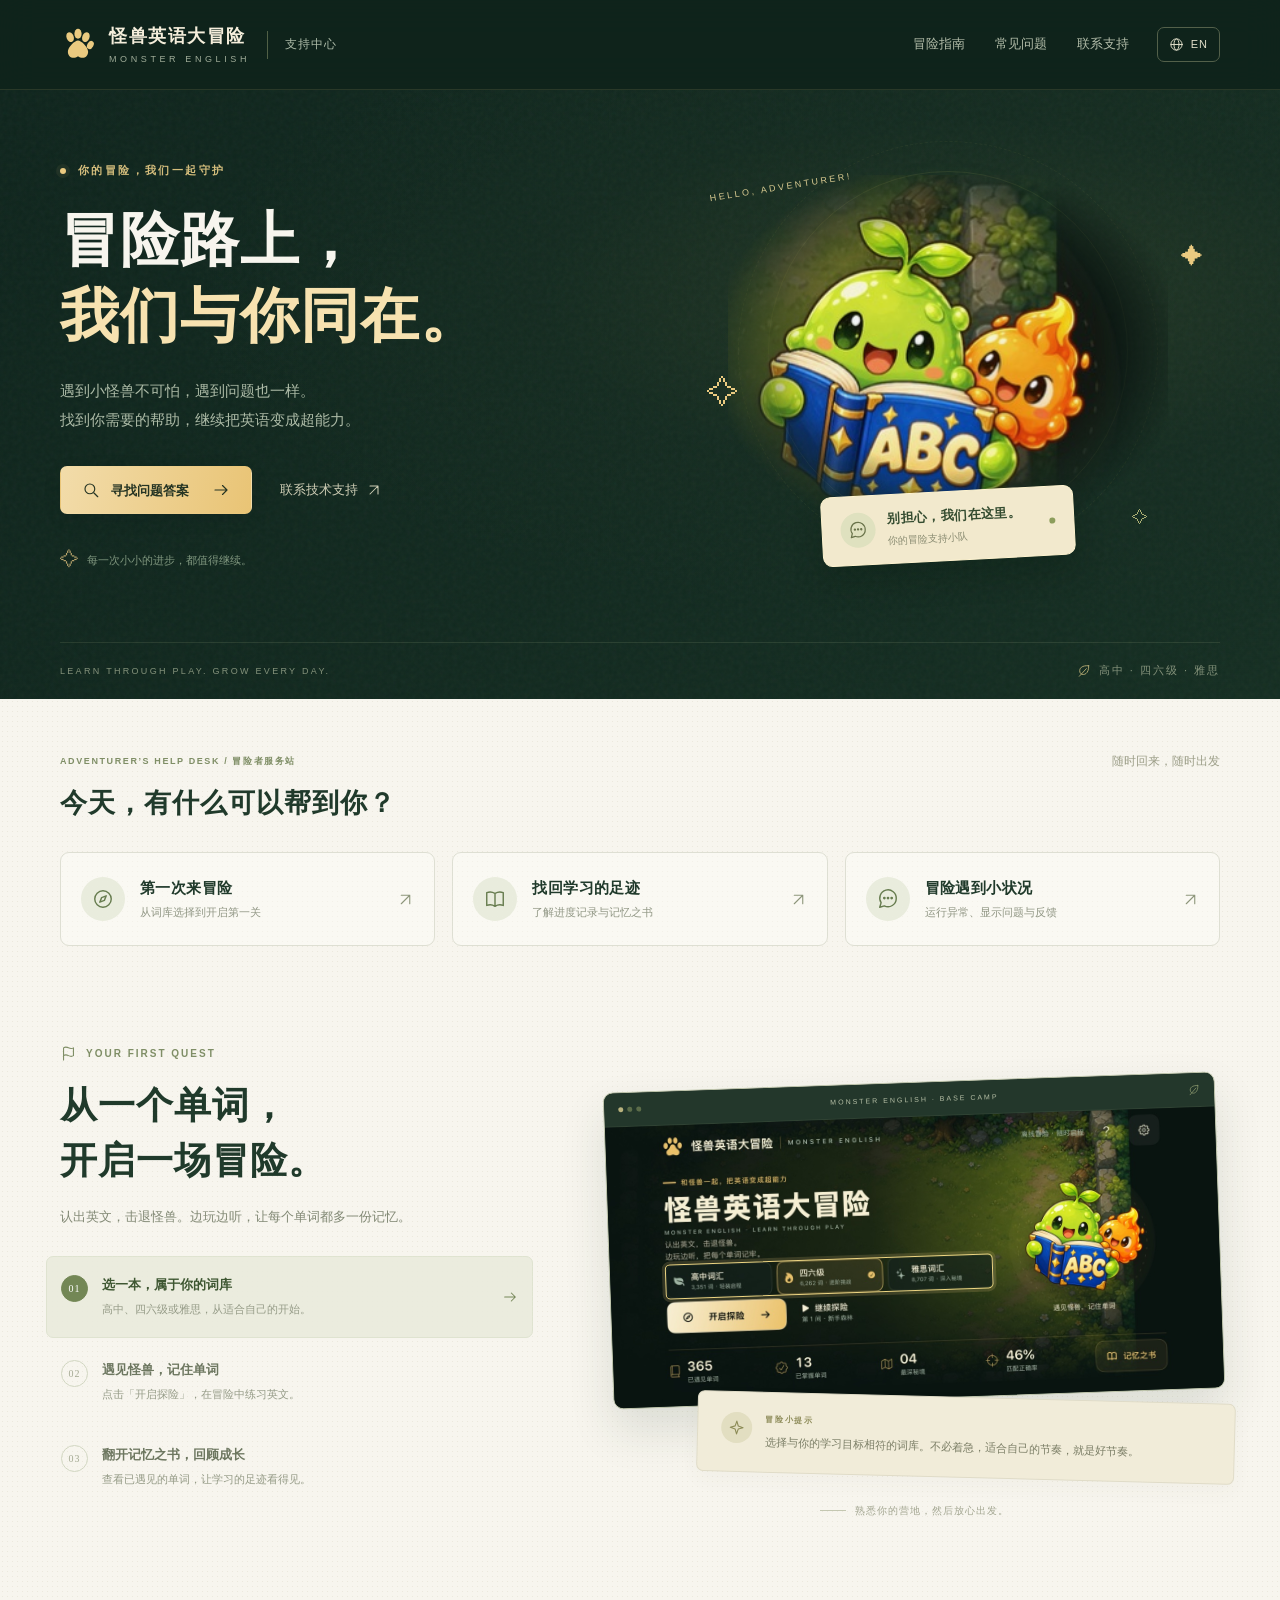
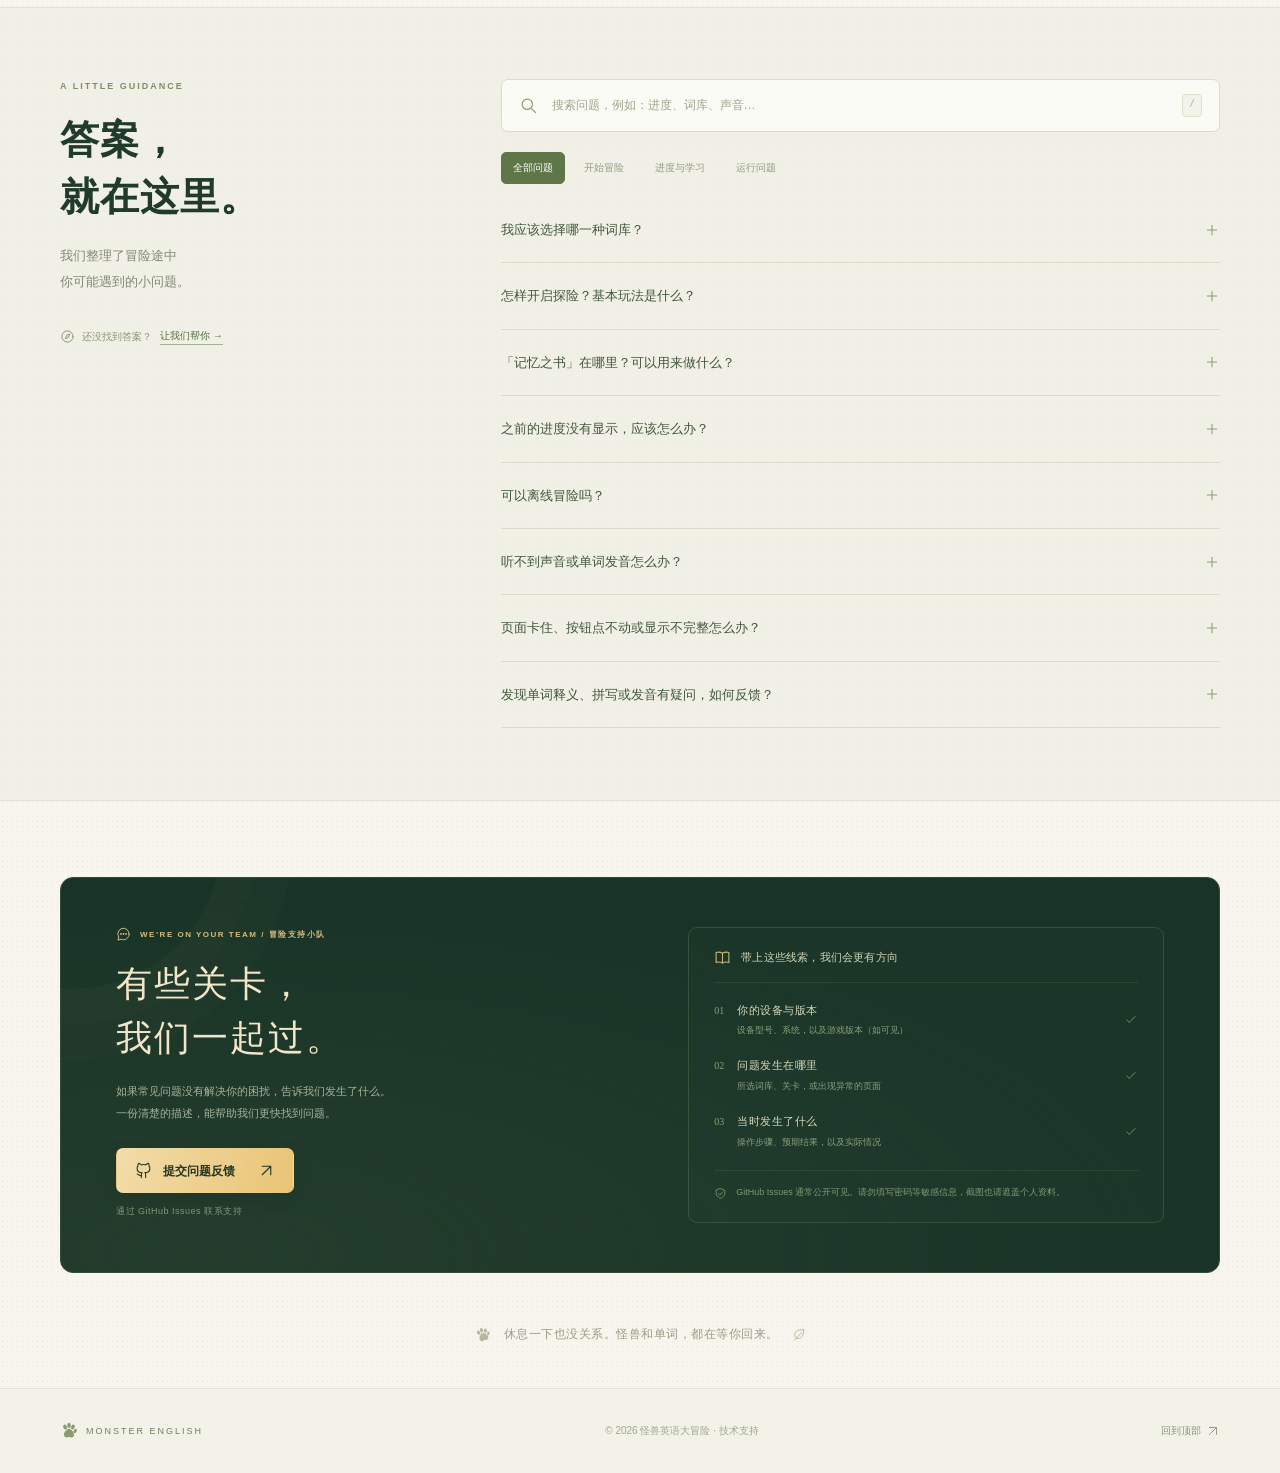
==== support.html @ 0d35adc7 "Publish Monster English technical support website" ====
<!doctype html>
<html lang="zh-CN">
<head>
  <meta charset="UTF-8">
  <meta name="viewport" content="width=device-width, initial-scale=1">
  <meta name="description" content="怪兽英语大冒险技术支持中心。了解词库选择、冒险玩法与记忆之书，查找常见问题，整理并提交技术支持反馈。">
  <meta name="theme-color" content="#10271f">
  <title>怪兽英语大冒险 · 技术支持</title>
  <link rel="icon" href="assets/favicon.svg" type="image/svg+xml">
  <link rel="stylesheet" href="styles.css">
  <script src="app.js" defer></script>
</head>
<body>
  <svg class="icon-library" xmlns="http://www.w3.org/2000/svg" aria-hidden="true">
    <symbol id="paw" viewBox="0 0 32 32"><ellipse cx="9" cy="9" rx="3.2" ry="4.5" transform="rotate(-22 9 9)"/><ellipse cx="16" cy="6" rx="3.2" ry="4.5"/><ellipse cx="23" cy="9" rx="3.2" ry="4.5" transform="rotate(22 23 9)"/><ellipse cx="27" cy="16" rx="2.7" ry="3.9" transform="rotate(29 27 16)"/><path d="M7 22c0-4 6-10 9-10s9 6 9 10c0 5-5 7-9 4-4 3-9 1-9-4Z"/></symbol>
    <symbol id="arrow" viewBox="0 0 24 24"><path d="M4 12h16m-6-6 6 6-6 6"/></symbol>
    <symbol id="arrow-up" viewBox="0 0 24 24"><path d="M6 18 18 6M6 6h12v12"/></symbol>
    <symbol id="compass" viewBox="0 0 24 24"><circle cx="12" cy="12" r="9"/><path d="m15.5 8.5-2 5-5 2 2-5z"/></symbol>
    <symbol id="book" viewBox="0 0 24 24"><path d="M12 6c-3-2-6-2-9-1v14c3-1 6-1 9 1 3-2 6-2 9-1V5c-3-1-6-1-9 1Zm0 0v14"/></symbol>
    <symbol id="leaf" viewBox="0 0 24 24"><path d="M20 3C9 2 3 7 5 14s16 6 15-11ZM4 21l12-13"/></symbol>
    <symbol id="flag" viewBox="0 0 24 24"><path d="M5 21V4c6-4 8 4 14 0v11c-6 4-8-4-14 0"/></symbol>
    <symbol id="search" viewBox="0 0 24 24"><circle cx="10.5" cy="10.5" r="6.5"/><path d="m16 16 5 5"/></symbol>
    <symbol id="plus" viewBox="0 0 24 24"><path d="M5 12h14M12 5v14"/></symbol>
    <symbol id="chat" viewBox="0 0 24 24"><path d="M21 11.5a9 9 0 0 1-13 8L3 21l1.5-5A9 9 0 1 1 21 11.5Z"/><path d="M8 11h.01M12 11h.01M16 11h.01" stroke-width="3"/></symbol>
    <symbol id="shield" viewBox="0 0 24 24"><path d="m12 3 8 3v6c0 5-8 9-8 9s-8-4-8-9V6zM8 12l3 3 5-6"/></symbol>
    <symbol id="globe" viewBox="0 0 24 24"><circle cx="12" cy="12" r="9"/><ellipse cx="12" cy="12" rx="4" ry="9"/><path d="M3 12h18"/></symbol>
    <symbol id="github" viewBox="0 0 24 24"><path d="M9 19c-4 1-4-2-6-2m12 5v-4c0-1 .2-2-1-3 4 0 7-2 7-6 0-2-1-3-1-3 0-1 0-3-1-4-2 0-4 2-4 2-3-1-5 0-6 0 0 0-2-2-4-2-1 1-1 3-1 4 0 0-1 1-1 3 0 4 3 6 7 6-1 1-1 2-1 3v4"/></symbol>
    <symbol id="copy" viewBox="0 0 24 24"><rect x="8" y="8" width="12" height="13" rx="2"/><path d="M16 8V5a2 2 0 0 0-2-2H5a2 2 0 0 0-2 2v9a2 2 0 0 0 2 2h3"/></symbol>
    <symbol id="check" viewBox="0 0 24 24"><path d="m5 12 4 4L19 6"/></symbol>
    <symbol id="spark" viewBox="0 0 24 24"><path d="m12 3 2.2 6.8L21 12l-6.8 2.2L12 21l-2.2-6.8L3 12l6.8-2.2Z"/></symbol>
  </svg>
  <a href="#main" class="skip-link" data-zh="跳到主要内容" data-en="Skip to main content">跳到主要内容</a>
  <header class="site-header">
    <div class="container nav">
      <a class="brand" href="#top" aria-label="怪兽英语大冒险 · 支持首页">
        <svg class="brand-paw"><use href="#paw"/></svg>
        <span class="brand-text"><strong data-zh="怪兽英语大冒险" data-en="Monster English">怪兽英语大冒险</strong><small>MONSTER ENGLISH</small></span>
        <span class="brand-divider"></span><span class="brand-tag" data-zh="支持中心" data-en="SUPPORT">支持中心</span>
      </a>
      <nav class="nav-links" aria-label="支持导航" data-aria-zh="支持导航" data-aria-en="Support navigation">
        <a href="#guide" data-zh="冒险指南" data-en="Getting started">冒险指南</a>
        <a href="#faq" data-zh="常见问题" data-en="FAQ">常见问题</a>
        <a href="#contact" data-zh="联系支持" data-en="Contact">联系支持</a>
      </nav>
      <button class="language-button" id="languageButton" type="button" aria-label="Switch to English"><svg class="icon"><use href="#globe"/></svg><span id="languageLabel">EN</span></button>
    </div>
  </header>
  <main id="main">
    <section class="hero" id="top" aria-labelledby="heroTitle">
      <div class="hero-grain" aria-hidden="true"></div>
      <div class="container hero-grid">
        <div class="hero-copy">
          <div class="eyebrow light"><span class="status-dot"></span><span data-zh="你的冒险，我们一起守护" data-en="A little help for your next adventure">你的冒险，我们一起守护</span></div>
          <h1 id="heroTitle"><span data-zh="冒险路上，" data-en="Every adventurer">冒险路上，</span><br><em data-zh="我们与你同在。" data-en="needs a companion.">我们与你同在。</em></h1>
          <p class="hero-description" data-zh="遇到小怪兽不可怕，遇到问题也一样。\n找到你需要的帮助，继续把英语变成超能力。" data-en="A tricky monster? A little hiccup? We’re here to help.\nFind your answer, and keep turning words into superpowers.">遇到小怪兽不可怕，遇到问题也一样。<br>找到你需要的帮助，继续把英语变成超能力。</p>
          <div class="hero-actions">
            <a class="button button-gold" href="#faq"><svg class="icon"><use href="#search"/></svg><span data-zh="寻找问题答案" data-en="Find an answer">寻找问题答案</span><svg class="icon"><use href="#arrow"/></svg></a>
            <a class="text-link" href="#contact"><span data-zh="联系技术支持" data-en="Contact support">联系技术支持</span><svg class="icon"><use href="#arrow-up"/></svg></a>
          </div>
          <div class="hero-note"><span class="tiny-star">✧</span><span data-zh="每一次小小的进步，都值得继续。" data-en="Every little step is worth taking.">每一次小小的进步，都值得继续。</span></div>
        </div>
        <div class="hero-art" role="img" aria-label="绿色嫩芽怪兽和橙色火焰怪兽，一起捧着 ABC 单词书" data-aria-zh="绿色嫩芽怪兽和橙色火焰怪兽，一起捧着 ABC 单词书" data-aria-en="A green sprout monster and an orange fire monster holding an ABC book">
          <div class="art-orbit orbit-one"></div><div class="art-orbit orbit-two"></div>
          <span class="art-star star-one">✦</span><span class="art-star star-two">✧</span><span class="art-star star-three">✧</span>
          <span class="art-label">HELLO, ADVENTURER!</span>
          <div class="mascot-window"><img src="assets/game-home.jpeg" alt="" aria-hidden="true" width="1308" height="602"></div>
          <div class="companion-note"><span class="companion-icon"><svg class="icon"><use href="#chat"/></svg></span><div><strong data-zh="别担心，我们在这里。" data-en="You’ve got a friend here.">别担心，我们在这里。</strong><small data-zh="你的冒险支持小队" data-en="Your adventure support team">你的冒险支持小队</small></div><span class="note-dot"></span></div>
        </div>
      </div>
      <div class="container hero-bottom"><span>LEARN THROUGH PLAY. GROW EVERY DAY.</span><span class="hero-bottom-right"><svg class="icon"><use href="#leaf"/></svg><span data-zh="高中 · 四六级 · 雅思" data-en="High school · CET-4/6 · IELTS">高中 · 四六级 · 雅思</span></span></div>
    </section>

    <div class="paper-world">
      <section class="container quick-section" aria-labelledby="quickTitle">
        <div class="section-kicker"><span class="eyebrow" data-zh="ADVENTURER’S HELP DESK / 冒险者服务站" data-en="ADVENTURER’S HELP DESK">ADVENTURER’S HELP DESK / 冒险者服务站</span><span class="edition" data-zh="随时回来，随时出发" data-en="A safe place to start again">随时回来，随时出发</span></div>
        <h2 class="quick-title" id="quickTitle" data-zh="今天，有什么可以帮到你？" data-en="What can we help you with?">今天，有什么可以帮到你？</h2>
        <div class="quick-links">
          <a class="quick-link" href="#guide"><span class="quick-icon"><svg class="icon"><use href="#compass"/></svg></span><div><h3 data-zh="第一次来冒险" data-en="New to the adventure?">第一次来冒险</h3><p data-zh="从词库选择到开启第一关" data-en="From choosing words to your first quest">从词库选择到开启第一关</p></div><svg class="icon quick-arrow"><use href="#arrow-up"/></svg></a>
          <a class="quick-link" href="#faq" data-quick-category="progress"><span class="quick-icon"><svg class="icon"><use href="#book"/></svg></span><div><h3 data-zh="找回学习的足迹" data-en="Your learning journey">找回学习的足迹</h3><p data-zh="了解进度记录与记忆之书" data-en="Progress, records, and your Memory Book">了解进度记录与记忆之书</p></div><svg class="icon quick-arrow"><use href="#arrow-up"/></svg></a>
          <a class="quick-link" href="#contact"><span class="quick-icon"><svg class="icon"><use href="#chat"/></svg></span><div><h3 data-zh="冒险遇到小状况" data-en="Hit a little roadblock?">冒险遇到小状况</h3><p data-zh="运行异常、显示问题与反馈" data-en="Technical issues, display, and feedback">运行异常、显示问题与反馈</p></div><svg class="icon quick-arrow"><use href="#arrow-up"/></svg></a>
        </div>
      </section>

      <section class="container guide-section" id="guide" aria-labelledby="guideTitle">
        <div class="guide-copy">
          <div class="eyebrow"><svg class="icon"><use href="#flag"/></svg><span>YOUR FIRST QUEST</span></div>
          <h2 id="guideTitle"><span data-zh="从一个单词，" data-en="A whole adventure,">从一个单词，</span><br><span data-zh="开启一场冒险。" data-en="one word at a time.">开启一场冒险。</span></h2>
          <p class="section-intro" data-zh="认出英文，击退怪兽。边玩边听，让每个单词都多一份记忆。" data-en="Recognize English words, take on monsters, and listen as you play. Make every word a little more memorable.">认出英文，击退怪兽。边玩边听，让每个单词都多一份记忆。</p>
          <div class="guide-steps" role="tablist" aria-label="冒险入门步骤" data-aria-zh="冒险入门步骤" data-aria-en="Getting started steps">
            <button class="guide-step active" id="step1" role="tab" aria-controls="guidePanel" aria-selected="true" tabindex="0" data-step="0"><span class="step-no">01</span><span><strong data-zh="选一本，属于你的词库" data-en="Choose your vocabulary">选一本，属于你的词库</strong><small data-zh="高中、四六级或雅思，从适合自己的开始。" data-en="Start with high school, CET-4/6, or IELTS words.">高中、四六级或雅思，从适合自己的开始。</small></span><svg class="icon"><use href="#arrow"/></svg></button>
            <button class="guide-step" id="step2" role="tab" aria-controls="guidePanel" aria-selected="false" tabindex="-1" data-step="1"><span class="step-no">02</span><span><strong data-zh="遇见怪兽，记住单词" data-en="Meet monsters. Learn words.">遇见怪兽，记住单词</strong><small data-zh="点击「开启探险」，在冒险中练习英文。" data-en="Select Start Adventure and learn through play.">点击「开启探险」，在冒险中练习英文。</small></span><svg class="icon"><use href="#arrow"/></svg></button>
            <button class="guide-step" id="step3" role="tab" aria-controls="guidePanel" aria-selected="false" tabindex="-1" data-step="2"><span class="step-no">03</span><span><strong data-zh="翻开记忆之书，回顾成长" data-en="Revisit your Memory Book">翻开记忆之书，回顾成长</strong><small data-zh="查看已遇见的单词，让学习的足迹看得见。" data-en="Look back at words encountered on your journey.">查看已遇见的单词，让学习的足迹看得见。</small></span><svg class="icon"><use href="#arrow"/></svg></button>
          </div>
        </div>
        <div class="guide-visual" id="guidePanel" role="tabpanel" aria-labelledby="step1" tabindex="0">
          <div class="game-frame"><div class="frame-heading"><span><i></i><i></i><i></i></span><small>MONSTER ENGLISH · BASE CAMP</small><svg class="icon"><use href="#leaf"/></svg></div><div class="game-viewport"><img class="game-screenshot" src="assets/game-home.jpeg" alt="怪兽英语大冒险首页，展示高中、四六级、雅思词库及开启探险、继续探险、记忆之书入口" data-aria-zh="怪兽英语大冒险首页，展示高中、四六级、雅思词库及开启探险、继续探险、记忆之书入口" data-aria-en="Monster English home screen with vocabulary choices, Start Adventure, Continue Adventure, and Memory Book" width="1308" height="602" loading="lazy"><div class="screenshot-marker marker-vocabulary" id="screenshotMarker" aria-hidden="true"></div></div></div>
          <div class="field-note"><span class="field-note-icon"><svg class="icon"><use href="#spark"/></svg></span><div><span class="eyebrow" data-zh="冒险小提示" data-en="A LITTLE ADVENTURE TIP">冒险小提示</span><p id="guideTip">选择与你的学习目标相符的词库。不必着急，适合自己的节奏，就是好节奏。</p></div></div>
          <div class="guide-caption"><span class="caption-line"></span><span data-zh="熟悉你的营地，然后放心出发。" data-en="Get to know your base camp. Then, off you go.">熟悉你的营地，然后放心出发。</span></div>
        </div>
      </section>

      <section class="faq-section" id="faq" aria-labelledby="faqTitle">
        <div class="container faq-layout">
          <div class="faq-aside"><span class="eyebrow">A LITTLE GUIDANCE</span><h2 id="faqTitle"><span data-zh="答案，" data-en="A few answers">答案，</span><br><span data-zh="就在这里。" data-en="for the journey.">就在这里。</span></h2><p class="section-intro" data-zh="我们整理了冒险途中\n你可能遇到的小问题。" data-en="A little guidance for the questions\nyou may meet along the way.">我们整理了冒险途中<br>你可能遇到的小问题。</p><div class="faq-aside-note"><svg class="icon"><use href="#compass"/></svg><span data-zh="还没找到答案？" data-en="Still a little lost?">还没找到答案？</span><a href="#contact" data-zh="让我们帮你 →" data-en="We’re here to help →">让我们帮你 →</a></div></div>
          <div class="faq-content"><div class="search-box"><svg class="icon"><use href="#search"/></svg><label class="sr-only" for="faqSearch" data-zh="搜索常见问题" data-en="Search frequently asked questions">搜索常见问题</label><input id="faqSearch" type="search" placeholder="搜索问题，例如：进度、词库、声音…" data-placeholder-zh="搜索问题，例如：进度、词库、声音…" data-placeholder-en="Search progress, vocabulary, sound…" autocomplete="off"><kbd aria-hidden="true">/</kbd></div><div class="faq-filters" role="group" aria-label="问题分类" data-aria-zh="问题分类" data-aria-en="Question categories"><button type="button" class="filter active" data-category="all" aria-pressed="true" data-zh="全部问题" data-en="All questions">全部问题</button><button type="button" class="filter" data-category="start" aria-pressed="false" data-zh="开始冒险" data-en="Getting started">开始冒险</button><button type="button" class="filter" data-category="progress" aria-pressed="false" data-zh="进度与学习" data-en="Progress & learning">进度与学习</button><button type="button" class="filter" data-category="technical" aria-pressed="false" data-zh="运行问题" data-en="Technical issues">运行问题</button></div><div id="faqList" class="faq-list"></div><p class="empty-state" id="emptyState" hidden data-zh="没有找到匹配的问题。试试「进度」「词库」等关键词，或在下方联系支持。" data-en="No matching questions. Try “progress” or “vocabulary”, or contact support below.">没有找到匹配的问题。试试「进度」「词库」等关键词，或在下方联系支持。</p><p id="searchResult" class="sr-only" role="status" aria-live="polite"></p></div>
        </div>
      </section>

      <section class="container contact-section" id="contact" aria-labelledby="contactTitle">
        <div class="contact-card"><div class="contact-copy"><span class="eyebrow light"><svg class="icon"><use href="#chat"/></svg><span data-zh="WE’RE ON YOUR TEAM / 冒险支持小队" data-en="WE’RE ON YOUR TEAM">WE’RE ON YOUR TEAM / 冒险支持小队</span></span><h2 id="contactTitle"><span data-zh="有些关卡，" data-en="Some quests are">有些关卡，</span><br><span data-zh="我们一起过。" data-en="better together.">我们一起过。</span></h2><p data-zh="如果常见问题没有解决你的困扰，告诉我们发生了什么。\n一份清楚的描述，能帮助我们更快找到问题。" data-en="If your question is still unanswered, tell us what happened.\nA clear description helps us find the way forward.">如果常见问题没有解决你的困扰，告诉我们发生了什么。<br>一份清楚的描述，能帮助我们更快找到问题。</p><button class="button button-gold" type="button" data-open-feedback><svg class="icon"><use href="#github"/></svg><span data-zh="提交问题反馈" data-en="Report an issue">提交问题反馈</span><svg class="icon"><use href="#arrow-up"/></svg></button><span class="contact-channel" data-zh="通过 GitHub Issues 联系支持" data-en="Support via GitHub Issues">通过 GitHub Issues 联系支持</span></div><div class="feedback-checklist"><div class="checklist-heading"><svg class="icon"><use href="#book"/></svg><span data-zh="带上这些线索，我们会更有方向" data-en="A few clues go a long way">带上这些线索，我们会更有方向</span></div><div class="checklist-item"><span>01</span><div><strong data-zh="你的设备与版本" data-en="Your device & version">你的设备与版本</strong><small data-zh="设备型号、系统，以及游戏版本（如可见）" data-en="Device model, system, and game version if available">设备型号、系统，以及游戏版本（如可见）</small></div><svg class="icon"><use href="#check"/></svg></div><div class="checklist-item"><span>02</span><div><strong data-zh="问题发生在哪里" data-en="Where it happened">问题发生在哪里</strong><small data-zh="所选词库、关卡，或出现异常的页面" data-en="Vocabulary set, level, or affected screen">所选词库、关卡，或出现异常的页面</small></div><svg class="icon"><use href="#check"/></svg></div><div class="checklist-item"><span>03</span><div><strong data-zh="当时发生了什么" data-en="What happened">当时发生了什么</strong><small data-zh="操作步骤、预期结果，以及实际情况" data-en="Steps, expected behavior, and actual result">操作步骤、预期结果，以及实际情况</small></div><svg class="icon"><use href="#check"/></svg></div><div class="privacy-note"><svg class="icon"><use href="#shield"/></svg><p data-zh="GitHub Issues 通常公开可见。请勿填写密码等敏感信息，截图也请遮盖个人资料。" data-en="GitHub issues are usually public. Do not include passwords or sensitive information; hide personal details in screenshots.">GitHub Issues 通常公开可见。请勿填写密码等敏感信息，截图也请遮盖个人资料。</p></div></div></div>
      </section>
      <div class="container closing-note"><svg class="closing-paw"><use href="#paw"/></svg><span data-zh="休息一下也没关系。怪兽和单词，都在等你回来。" data-en="It’s okay to take a break. Your monsters and words will be waiting.">休息一下也没关系。怪兽和单词，都在等你回来。</span><svg class="icon"><use href="#leaf"/></svg></div>
      <footer class="site-footer"><div class="container footer-inner"><a class="footer-brand" href="#top"><svg class="icon"><use href="#paw"/></svg><span>MONSTER ENGLISH</span></a><span class="copyright" data-zh="© 2026 怪兽英语大冒险 · 技术支持" data-en="© 2026 Monster English · Technical support">© 2026 怪兽英语大冒险 · 技术支持</span><a class="back-top" href="#top"><span data-zh="回到顶部" data-en="Back to top">回到顶部</span><svg class="icon"><use href="#arrow-up"/></svg></a></div></footer>
    </div>
  </main>

  <dialog id="feedbackDialog" class="feedback-dialog" aria-labelledby="feedbackTitle">
    <div class="dialog-top"><span class="eyebrow">ADVENTURE SUPPORT</span><button class="close-button" id="closeDialog" aria-label="关闭" data-aria-zh="关闭" data-aria-en="Close" type="button">×</button></div><h2 id="feedbackTitle" data-zh="告诉我们，你遇到了什么？" data-en="Tell us what happened.">告诉我们，你遇到了什么？</h2><p class="dialog-intro" id="feedbackIntro"></p>
    <form id="feedbackForm"><label><span data-zh="问题标题" data-en="Issue title">问题标题</span><input name="title" required maxlength="120" placeholder="例如：进入关卡后没有声音" data-placeholder-zh="例如：进入关卡后没有声音" data-placeholder-en="e.g. No sound after starting a level"></label><div class="form-row"><label><span data-zh="设备与系统" data-en="Device & system">设备与系统</span><input name="device" required maxlength="160" placeholder="例如：iPhone / iOS 版本" data-placeholder-zh="例如：iPhone / iOS 版本" data-placeholder-en="e.g. iPhone / iOS version"></label><label><span data-zh="游戏版本（选填）" data-en="Game version (optional)">游戏版本（选填）</span><input name="version" maxlength="80" placeholder="如可见，请填写" data-placeholder-zh="如可见，请填写" data-placeholder-en="If available"></label></div><label><span data-zh="问题描述与操作步骤" data-en="What happened & steps to reproduce">问题描述与操作步骤</span><textarea name="description" required rows="5" maxlength="5000" placeholder="使用的词库或关卡：&#10;我进行了哪些操作：&#10;我期望发生什么：&#10;实际发生了什么：" data-placeholder-zh="使用的词库或关卡：\n我进行了哪些操作：\n我期望发生什么：\n实际发生了什么：" data-placeholder-en="Vocabulary set or level:\nSteps I took:\nWhat I expected:\nWhat actually happened:"></textarea></label><p class="dialog-privacy"><svg class="icon"><use href="#shield"/></svg><span data-zh="请勿填写密码、联系方式或其他敏感信息。" data-en="Please leave out passwords, contact details, and sensitive information.">请勿填写密码、联系方式或其他敏感信息。</span></p><div class="dialog-actions"><button class="button button-outline" type="button" id="copyFeedback"><svg class="icon"><use href="#copy"/></svg><span data-zh="复制问题信息" data-en="Copy report">复制问题信息</span></button><button class="button button-dark" type="submit" id="submitFeedback"><svg class="icon"><use href="#github"/></svg><span id="submitLabel">预览问题报告</span><svg class="icon"><use href="#arrow-up"/></svg></button></div></form><div id="reportPreview" class="report-preview" hidden><strong data-zh="问题报告预览" data-en="Your issue report">问题报告预览</strong><pre id="reportContent"></pre><p data-zh="这是本地预览，未向 GitHub 提交任何内容。正式发布后，可在 GitHub 确认并提交。" data-en="This is a local preview. Nothing has been submitted to GitHub. After publishing, you can review and submit on GitHub.">这是本地预览，未向 GitHub 提交任何内容。正式发布后，可在 GitHub 确认并提交。</p></div><p class="feedback-status" id="feedbackStatus" role="status" aria-live="polite"></p>
  </dialog>
  <div class="toast" id="toast" role="status" aria-live="polite"></div>
</body>
</html>
---- styles.css ----
@charset "UTF-8";
:root{--forest:#10271f;--forest-deep:#0c211a;--forest-mid:#1b392c;--gold:#eaca80;--gold-light:#f7e2b0;--paper:#f7f5ee;--ink:#203a2b;--muted:#7c8277;--line:#dedfd3;--serif:Georgia,"Songti SC","STSong",serif;--sans:-apple-system,BlinkMacSystemFont,"PingFang SC","Hiragino Sans GB","Microsoft YaHei",sans-serif}
*{box-sizing:border-box}html{scroll-behavior:smooth;scroll-padding-top:104px}body{margin:0;min-width:320px;font-family:var(--sans);font-size:15px;line-height:1.6;color:var(--ink);background:var(--forest);-webkit-font-smoothing:antialiased}button,input,textarea{font:inherit}button,a,input,textarea{-webkit-tap-highlight-color:transparent}button,a{touch-action:manipulation}button{cursor:pointer}a{color:inherit;text-decoration:none}button{color:inherit}button:focus-visible,a:focus-visible,input:focus-visible,textarea:focus-visible,[tabindex]:focus-visible,summary:focus-visible{outline:3px solid #9ba95e;outline-offset:5px}button:disabled{cursor:default}svg{flex-shrink:0}.icon{width:22px;height:22px;fill:none;stroke:currentColor;stroke-width:1.55;stroke-linecap:round;stroke-linejoin:round}.icon-library{position:absolute;width:0;height:0;overflow:hidden}.container{width:min(1160px,calc(100% - 96px));margin-inline:auto}.sr-only{position:absolute;width:1px;height:1px;padding:0;margin:-1px;overflow:hidden;clip:rect(0,0,0,0);white-space:nowrap;border:0}[hidden]{display:none!important}.skip-link{position:fixed;left:18px;top:14px;z-index:100;background:var(--gold);color:var(--forest);padding:10px 16px;border-radius:8px;transform:translateY(-180%)}.skip-link:focus{transform:translateY(0)}
.site-header{height:90px;position:sticky;top:0;z-index:20;background:rgba(15,36,28,.94);backdrop-filter:blur(18px);border-bottom:1px solid rgba(234,202,128,.12)}.nav{height:100%;display:flex;align-items:center;gap:28px}.brand{display:flex;align-items:center;gap:13px;color:#f5eedb}.brand-paw{width:36px;height:36px;fill:var(--gold)}.brand-text{display:flex;flex-direction:column;gap:1px}.brand-text strong{font-size:18px;letter-spacing:1.5px;font-weight:650}.brand-text small{font-size:9px;letter-spacing:3.6px;color:#a0ad99}.brand-divider{height:28px;width:1px;background:#516046;margin-inline:4px}.brand-tag{font-size:12px;letter-spacing:1px;color:#adbba8}.nav-links{display:flex;align-items:center;gap:30px;margin-left:auto;font-size:13px;color:#b3bda9}.nav-links a{transition:color .2s}.nav-links a:hover{color:var(--gold-light)}.language-button{display:flex;align-items:center;gap:7px;justify-content:center;background:transparent;color:#e1dec9;border:1px solid #53604a;border-radius:7px;padding:8px 11px;font-size:11px;letter-spacing:1px}.language-button .icon{width:15px;height:15px}.language-button:hover{border-color:var(--gold);background:#ffffff06}
.hero{position:relative;overflow:hidden;background:radial-gradient(ellipse at 75% 34%,#35442a80 0%,#162c2080 31%,transparent 57%),linear-gradient(125deg,#0e241c,#142d21);color:var(--paper)}.hero-grain{position:absolute;inset:0;pointer-events:none;opacity:.065;background-image:url("data:image/svg+xml,%3Csvg viewBox='0 0 180 180' xmlns='http://www.w3.org/2000/svg'%3E%3Cfilter id='n'%3E%3CfeTurbulence type='fractalNoise' baseFrequency='.72' numOctaves='3' stitchTiles='stitch'/%3E%3C/filter%3E%3Crect width='100%25' height='100%25' opacity='.7' filter='url(%23n)'/%3E%3C/svg%3E")}.hero-grid{position:relative;display:grid;grid-template-columns:1.08fr 1fr;gap:30px;align-items:center;min-height:552px;padding-top:28px;padding-bottom:23px}.eyebrow{display:flex;align-items:center;gap:9px;color:#7f8e66;font-size:10px;font-weight:600;letter-spacing:2px;line-height:1.7}.eyebrow .icon{width:17px;height:17px}.eyebrow.light{color:#d4bd7c;letter-spacing:2.4px;font-size:11px}.status-dot{width:6px;height:6px;border-radius:50%;background:var(--gold);box-shadow:0 0 0 4px #eaca8010;margin-right:3px}h1,h2,h3,p{margin:0}h1{font-family:var(--serif);font-weight:600;font-size:clamp(40px,4.6vw,64px);line-height:1.3;letter-spacing:1px;margin:23px 0 20px}h1 em{font-style:normal;color:var(--gold-light)}.hero-description{font-size:15px;line-height:1.95;color:#adbba7;white-space:pre-line}.hero-actions{display:flex;gap:28px;align-items:center;margin-top:32px}.button{min-height:48px;display:inline-flex;align-items:center;justify-content:center;gap:11px;padding:13px 21px;border:1px solid transparent;border-radius:7px;font-size:13px;font-weight:600;transition:background .2s,transform .2s,box-shadow .2s;line-height:1.5}.button .icon{width:18px;height:18px}.button-gold{background:linear-gradient(105deg,#f2dcaa,#e9c475);color:#263524;box-shadow:0 5px 20px #00000012}.button-gold:hover{background:linear-gradient(105deg,#f9e9c5,#f2cf8b);transform:translateY(-2px);box-shadow:0 7px 24px #0000001e}.button-gold .icon:last-child{margin-left:12px}.text-link{display:inline-flex;align-items:center;gap:8px;font-size:13px;color:#cfceb6;white-space:nowrap}.text-link .icon{width:16px;height:16px}.text-link:hover{color:var(--gold-light)}.hero-note{display:flex;align-items:center;gap:8px;margin-top:31px;font-size:11px;color:#7f967e}.tiny-star{font-size:19px;color:#bca76e}.hero-art{height:430px;position:relative;isolation:isolate}.hero-art:before{content:"";position:absolute;width:340px;height:340px;left:50%;top:42%;transform:translate(-50%,-50%);border-radius:50%;background:radial-gradient(circle,#80944825,transparent 66%);filter:blur(20px);z-index:-1}.art-orbit{position:absolute;left:50%;top:46%;border-radius:50%;border:1px solid #bdbb681c;transform:translate(-50%,-50%)}.orbit-one{width:360px;height:360px}.orbit-two{width:420px;height:420px;border-style:dashed;border-color:#bdbb6812;transform:translate(-50%,-50%) rotate(-20deg)}.mascot-window{position:absolute;width:440px;height:350px;left:calc(50% - 220px);top:21px;overflow:hidden;mask-image:radial-gradient(ellipse 55% 55% at 50% 50%,#000 62%,transparent 99%);-webkit-mask-image:radial-gradient(ellipse 55% 55% at 50% 50%,#000 62%,transparent 99%)}.mascot-window img{position:absolute;max-width:none;width:1700px;height:auto;left:-1130px;top:-153px;filter:saturate(.91) brightness(.97)}.art-label{position:absolute;left:32px;top:26px;transform:rotate(-9deg);font-size:9px;letter-spacing:2.5px;color:#d7c990;z-index:2}.art-star{position:absolute;color:var(--gold);font-size:26px;z-index:2}.star-one{right:17px;top:85px;font-size:22px}.star-two{left:30px;top:214px;font-size:32px}.star-three{right:72px;bottom:53px;font-size:16px;color:#abaf74}.companion-note{position:absolute;bottom:23px;left:50%;transform:translateX(-50%) rotate(-3deg);display:flex;gap:12px;align-items:center;white-space:nowrap;background:#f2e9cd;border:1px solid #fff4d0;border-radius:10px;padding:14px 18px;box-shadow:0 16px 30px #04130c33;color:#344c30}.companion-icon{border-radius:50%;width:35px;height:35px;background:#dfe1bf;display:grid;place-items:center;color:#69734a}.companion-icon .icon{width:19px;height:19px}.companion-note strong{display:block;font-size:13px;font-weight:600;letter-spacing:.4px}.companion-note small{display:block;color:#8a8c72;font-size:10px;margin-top:3px}.note-dot{width:6px;height:6px;border-radius:50%;background:#8c9d5b;margin-left:16px}.hero-bottom{position:relative;display:flex;justify-content:space-between;align-items:center;border-top:1px solid #c7cf9b1f;min-height:57px;font-size:9px;letter-spacing:2.3px;color:#84927b}.hero-bottom-right{display:flex;align-items:center;gap:8px;font-size:11px;letter-spacing:2px}.hero-bottom .icon{width:14px;height:14px;color:#b9ad76}
.paper-world{background:var(--paper);background-image:radial-gradient(#a5966020 .45px,transparent .45px);background-size:5px 5px}.quick-section{padding-top:53px}.section-kicker{display:flex;align-items:center;justify-content:space-between;gap:20px}.section-kicker .eyebrow{font-size:9px;letter-spacing:1.6px}.edition{font-family:var(--serif);font-size:12px;color:#9c9e88}.quick-title{font-size:27px;font-family:var(--serif);letter-spacing:1px;font-weight:600;margin:11px 0 27px}.quick-links{display:grid;grid-template-columns:repeat(3,1fr);gap:17px}.quick-link{display:flex;align-items:center;gap:15px;padding:23px 20px;border:1px solid var(--line);border-radius:9px;background:#fffefa60;transition:background .2s,border-color .2s,transform .2s}.quick-link:hover{background:#fffefa;border-color:#a8b18c;transform:translateY(-3px)}.quick-icon{display:grid;place-items:center;background:#e9ecdd;color:#677c4f;width:44px;height:44px;border-radius:50%;flex-shrink:0}.quick-icon .icon{width:22px;height:22px}.quick-link h3{font-size:15px;font-weight:600;letter-spacing:.4px}.quick-link p{font-size:11px;color:#919785;line-height:1.6;margin-top:4px}.quick-arrow{width:17px;height:17px;color:#8d967b;margin-left:auto}
.guide-section{display:grid;grid-template-columns:.89fr 1.15fr;align-items:center;gap:75px;padding-top:99px;padding-bottom:99px}.guide-copy h2,.faq-aside h2{font-family:var(--serif);font-size:37px;font-weight:600;line-height:1.5;letter-spacing:1px;margin-top:16px}.section-intro{font-size:13px;line-height:1.95;color:#828975;margin-top:15px;white-space:pre-line}.guide-steps{display:flex;flex-direction:column;gap:3px;margin-top:27px}.guide-step{display:flex;align-items:flex-start;text-align:left;gap:14px;border:1px solid transparent;border-radius:7px;background:none;padding:17px 14px;margin-left:-14px;width:calc(100% + 14px);transition:background .2s,border .2s}.guide-step.active{background:#e9ecdcd9;border-color:#dfe3d0}.step-no{font-size:10px;letter-spacing:1px;font-family:Georgia,serif;color:#a5aa94;border-radius:50%;border:1px solid #d2d7c2;width:27px;height:27px;display:grid;place-items:center;flex-shrink:0;margin-top:1px}.guide-step.active .step-no{background:#738755;color:#fff;border-color:#738755}.guide-step strong{display:block;font-size:13px;font-weight:600;color:#6d7760;line-height:1.7}.guide-step.active strong{color:#3e5732}.guide-step small{display:block;font-size:11px;color:#959b87;line-height:1.8;margin-top:4px}.guide-step .icon{width:16px;height:16px;color:#768759;margin-left:auto;align-self:center;opacity:0}.guide-step.active .icon{opacity:1}.guide-step:not(.active):hover{background:#eeeee3}.guide-visual{position:relative;transform:translateY(24px)}.game-frame{position:relative;border-radius:10px;overflow:hidden;background:#14251e;box-shadow:0 22px 45px #1c352720;border:1px solid #bfc5ac;transform:rotate(-2deg)}.frame-heading{height:34px;display:flex;justify-content:space-between;align-items:center;padding-inline:14px;background:#23372b;border-bottom:1px solid #d2d5a213}.frame-heading>span{display:flex;gap:4px}.frame-heading i{width:5px;height:5px;border-radius:50%;background:#5c6c49}.frame-heading i:first-child{background:#b9b27e}.frame-heading small{font-size:7px;letter-spacing:2px;color:#b7c0a7}.frame-heading .icon{width:12px;height:12px;color:#88966c}.game-viewport{position:relative}.game-screenshot{display:block;width:100%;height:auto}.screenshot-marker{position:absolute;pointer-events:none;border:1.5px solid #ecd482;border-radius:5px;box-shadow:0 0 0 3px #eaca802b;transition:left .3s,top .3s,width .3s,height .3s}.marker-vocabulary{left:9.1%;top:49.7%;width:53.8%;height:12.2%}.marker-adventure{left:9.1%;top:62.9%;width:19.6%;height:11%}.marker-memory{left:79%;top:82.1%;width:11.9%;height:10.8%}.field-note{position:relative;display:flex;align-items:flex-start;gap:13px;background:#f1ecd9;border:1px solid #e0dcc8;border-radius:7px;width:88%;margin:-2px -15px 0 auto;padding:20px 23px;transform:rotate(1.5deg);box-shadow:0 8px 20px #4e523009}.field-note-icon{display:grid;place-items:center;width:31px;height:31px;border-radius:50%;background:#e2dec1;flex-shrink:0;color:#8c8b56}.field-note-icon .icon{width:17px;height:17px}.field-note .eyebrow{font-size:8px;letter-spacing:1.7px;color:#8d8b59}.field-note p{font-size:11px;color:#7a7d65;line-height:1.9;margin-top:5px}.guide-caption{display:flex;justify-content:center;align-items:center;gap:9px;margin-top:24px;font-size:10px;letter-spacing:1px;color:#a2a590}.caption-line{width:26px;height:1px;background:#c4c7b1}
.faq-section{border-top:1px solid #e0e3d3;border-bottom:1px solid #e0e3d3;background:#eeefe4a6;padding:71px 0 72px}.faq-layout{display:grid;grid-template-columns:.68fr 1.32fr;gap:70px;align-items:start}.faq-aside h2{margin-top:18px;font-size:39px;line-height:1.45}.faq-aside .eyebrow{font-size:9px}.faq-aside .section-intro{margin-top:18px}.faq-aside-note{display:flex;align-items:center;flex-wrap:wrap;gap:7px;font-size:10px;color:#889575;margin-top:34px}.faq-aside-note .icon{width:15px;height:15px}.faq-aside-note a{color:#516e3a;border-bottom:1px solid #a4b38f;margin-left:1px}.search-box{display:flex;align-items:center;gap:12px;padding:0 17px;height:53px;background:#fbfbf6;border:1px solid #daddca;border-radius:7px;box-shadow:0 3px 8px #353e2403}.search-box:focus-within{border-color:#8c9c6b;box-shadow:0 0 0 3px #aab7821a}.search-box .icon{width:19px;height:19px;color:#8c9a77}.search-box input{border:0;outline:none;background:transparent;flex:1;width:0;color:#405834;font-size:12px;height:100%}.search-box input:focus-visible{outline:none}.search-box input::placeholder{color:#a0a68e}.search-box kbd{border:1px solid #dedfce;color:#a8ae95;background:#f3f4e9;width:20px;height:23px;display:grid;place-items:center;border-radius:4px;font-size:10px}.faq-filters{display:flex;gap:7px;flex-wrap:wrap;margin:20px 0 13px}.filter{border:1px solid transparent;border-radius:5px;background:none;color:#929a80;font-size:10px;padding:7px 11px;white-space:nowrap}.filter.active{background:#5f7748;color:#fff;border-color:#5f7748}.filter:not(.active):hover{background:#e1e5d3;color:#526442}.faq-list details{border-bottom:1px solid #d7ddc8}.faq-list summary{list-style:none;display:flex;align-items:center;justify-content:space-between;gap:25px;cursor:pointer;font-size:13px;line-height:1.8;font-weight:500;padding:21px 0;color:#41573a}.faq-list summary::-webkit-details-marker{display:none}.faq-list summary:hover{color:#809148}.faq-list summary .icon{width:16px;height:16px;color:#8d9b76;transition:transform .2s}.faq-list details[open] summary .icon{transform:rotate(45deg)}.faq-answer{font-size:12px;color:#7e896e;line-height:2;padding:0 28px 21px 0;white-space:pre-line}.faq-answer a{text-decoration:underline;text-underline-offset:3px}.empty-state{font-size:13px;color:#7e896e;padding:35px 15px;background:#e3e7d63d;border-radius:7px;margin-top:20px;line-height:2}
.contact-section{padding-top:76px;padding-bottom:52px}.contact-card{position:relative;isolation:isolate;display:grid;grid-template-columns:1fr .94fr;gap:66px;background:radial-gradient(ellipse at 13% 95%,#30463377,transparent 68%),#193427;border:1px solid #344e36;border-radius:13px;padding:49px 55px;color:#f7f0db;overflow:hidden}.contact-card:before{content:"";position:absolute;z-index:-1;width:300px;height:300px;border:1px solid #c2c6810a;border-radius:50%;left:-140px;top:-190px;box-shadow:0 0 0 35px #c2c68104,0 0 0 70px #c2c68103}.contact-copy .eyebrow{font-size:8px;letter-spacing:1.5px}.contact-copy .eyebrow .icon{width:15px;height:15px}.contact-copy h2{font-family:var(--serif);font-size:36px;font-weight:500;line-height:1.5;letter-spacing:2px;margin:15px 0;color:#f3e6c8}.contact-copy>p{font-size:11px;line-height:2;color:#a5b49b;white-space:pre-line}.contact-copy .button{margin-top:24px;font-size:12px;min-height:45px;padding:12px 18px}.contact-copy .button .icon{width:17px;height:17px}.contact-channel{display:block;font-size:9px;color:#7f957a;letter-spacing:.5px;margin-top:11px}.feedback-checklist{align-self:center;border:1px solid #b1bc8730;background:#ffffff03;border-radius:9px;padding:21px 25px}.checklist-heading{display:flex;align-items:center;gap:10px;font-size:11px;letter-spacing:.2px;color:#d1d3b4;padding-bottom:15px;border-bottom:1px solid #c2c79b19}.checklist-heading .icon{width:17px;height:17px;color:#c6b576}.checklist-item{display:flex;gap:13px;align-items:center;padding-top:19px}.checklist-item>span{font-size:10px;font-family:Georgia,serif;color:#8f9e77;align-self:flex-start;padding-top:1px}.checklist-item strong{display:block;font-size:11px;font-weight:500;letter-spacing:.5px;color:#d6d8bb}.checklist-item small{display:block;font-size:9px;line-height:1.8;color:#8b9e7e;margin-top:3px}.checklist-item .icon{width:14px;height:14px;margin-left:auto;color:#83985c}.privacy-note{display:flex;gap:9px;border-top:1px solid #c2c79b19;margin-top:20px;padding-top:13px;color:#809775}.privacy-note .icon{width:13px;height:13px;margin-top:3px}.privacy-note p{font-size:9px;line-height:1.9}.closing-note{display:flex;justify-content:center;gap:13px;align-items:center;font-family:var(--serif);font-size:12px;letter-spacing:.5px;color:#999e85;padding-bottom:44px}.closing-paw{fill:#b5b997;width:16px;height:16px;transform:rotate(-17deg)}.closing-note .icon{width:14px;height:14px;color:#b1b68e}.site-footer{border-top:1px solid #e2e4d5;background:#f2f2e8}.footer-inner{display:flex;align-items:center;justify-content:space-between;gap:25px;min-height:84px}.footer-brand{display:flex;align-items:center;gap:8px;color:#6e805b;font-size:9px;letter-spacing:2px}.footer-brand .icon{width:18px;height:18px;fill:#8a9b70;stroke:none}.copyright{font-size:10px;color:#a0a68e}.back-top{display:flex;align-items:center;gap:5px;font-size:10px;color:#8a9579}.back-top .icon{width:14px;height:14px}
.feedback-dialog{background:var(--paper);color:var(--ink);border:1px solid #d6dcc8;border-radius:15px;width:min(620px,calc(100% - 32px));max-height:90dvh;padding:28px 32px 22px;box-shadow:0 24px 100px #00000050}.feedback-dialog::backdrop{background:#07170eda;backdrop-filter:blur(5px)}.dialog-top{display:flex;justify-content:space-between;align-items:center}.dialog-top .eyebrow{font-size:9px}.close-button{border:0;background:#e8ecdd;color:#698051;font-size:24px;line-height:1;width:30px;height:30px;border-radius:50%}.feedback-dialog h2{font-family:var(--serif);font-size:25px;line-height:1.5;margin:13px 0 10px;font-weight:500}.dialog-intro{font-size:12px;color:#849172;line-height:1.8;margin-bottom:20px}.feedback-dialog label{display:block;font-size:12px;margin-bottom:15px}.feedback-dialog label>span{display:block;margin-bottom:6px;color:#647a51}.feedback-dialog input,.feedback-dialog textarea{display:block;width:100%;border:1px solid #d5dcc7;background:#fffefa;border-radius:6px;padding:10px 12px;font-size:12px;color:#3f5831;line-height:1.8}.feedback-dialog textarea{resize:vertical;min-height:125px;max-height:300px}.feedback-dialog input::placeholder,.feedback-dialog textarea::placeholder{color:#a7ad98}.form-row{display:grid;grid-template-columns:1fr 1fr;gap:15px}.dialog-privacy{display:flex;gap:7px;align-items:flex-start;color:#929d80;font-size:10px}.dialog-privacy .icon{width:13px;height:13px;margin-top:2px}.dialog-actions{display:flex;justify-content:flex-end;gap:10px;margin-top:24px}.dialog-actions .button{font-size:11px;padding:10px 15px;min-height:42px}.button-outline{border-color:#cbd3bc;background:transparent;color:#5c724a}.button-outline:hover{background:#e8ecdd}.button-dark{background:#3c5932;color:#fffef7}.button-dark:hover{background:#527543}.feedback-status{font-size:12px;line-height:1.8;color:#6d7d54;margin-top:10px;min-height:10px}.report-preview{border:1px solid #d8dec9;background:#edf0e2;border-radius:7px;padding:17px;margin-top:22px}.report-preview>strong{font-size:12px;font-weight:600}.report-preview pre{white-space:pre-wrap;overflow-wrap:anywhere;font:11px/1.9 var(--sans);margin:12px 0;color:#6d7d54}.report-preview>p{font-size:10px;color:#929d80;border-top:1px solid #d8dec9;padding-top:10px}.toast{position:fixed;bottom:25px;left:50%;transform:translate(-50%,20px);padding:10px 20px;max-width:calc(100vw - 32px);color:var(--gold-light);background:var(--forest);border:1px solid #62784a;border-radius:7px;font-size:12px;z-index:50;box-shadow:0 8px 25px #00000015;opacity:0;pointer-events:none;transition:opacity .2s,transform .2s}.toast.visible{transform:translate(-50%,0);opacity:1}
html[lang="en"] h1{font-size:clamp(38px,4.05vw,57px);line-height:1.2;letter-spacing:-1.3px}html[lang="en"] .hero-description{font-size:13px}html[lang="en"] .brand-text strong{letter-spacing:.5px}html[lang="en"] .hero-actions{gap:22px}html[lang="en"] .quick-link{gap:12px;padding-inline:16px}html[lang="en"] .quick-link h3{font-size:14px;letter-spacing:0}html[lang="en"] .quick-link p{font-size:10px}html[lang="en"] .guide-copy h2,html[lang="en"] .faq-aside h2{font-size:38px;line-height:1.25;letter-spacing:-.7px}html[lang="en"] .contact-copy h2{letter-spacing:-.4px;line-height:1.2;margin:20px 0}html[lang="en"] .eyebrow.light{letter-spacing:1.6px}
@media(min-width:1500px){.hero-grid{min-height:592px}.container{width:min(1240px,calc(100% - 144px))}.guide-section{gap:95px}.hero-art{transform:scale(1.06)}}
@media(max-width:1100px){.container{width:calc(100% - 64px)}.nav{gap:20px}.brand-tag,.brand-divider{display:none}.nav-links{gap:20px}.hero-grid{grid-template-columns:1.1fr 1fr;gap:0;min-height:530px}.hero-art{transform:scale(.91);transform-origin:center right}.hero-actions{gap:20px}.quick-link{padding:20px 16px;gap:12px}.quick-icon{width:36px;height:36px}.quick-link h3{font-size:13px}.quick-link p{font-size:10px}.quick-arrow{width:14px}.guide-section{gap:50px;padding-top:80px;padding-bottom:80px}.guide-copy h2{font-size:33px}.faq-layout{gap:50px}.contact-card{padding:39px 35px;gap:40px}.feedback-checklist{padding:19px}.contact-copy h2{font-size:33px}html[lang="en"] .hero-actions{gap:17px}html[lang="en"] .text-link{font-size:12px}html[lang="en"] .button{padding-inline:15px}html[lang="en"] .quick-link h3{font-size:12px}html[lang="en"] .guide-copy h2{font-size:33px}}
@media(max-width:860px){.brand-text strong{font-size:15px}.brand-text small{font-size:8px;letter-spacing:2.5px}.brand-paw{width:31px;height:31px}.nav-links{gap:18px;font-size:12px}.hero-grid{min-height:500px}.hero-copy{position:relative;z-index:3}.hero h1{font-size:42px}.hero-art{transform:scale(.78);transform-origin:30% center;margin-left:-15px;width:390px;pointer-events:none}.hero-description{font-size:13px}.hero-actions{gap:15px}.hero-actions .button{padding:12px 15px;font-size:12px}.hero-actions .button .icon:last-child{margin-left:3px}.text-link{font-size:12px}.hero-note{font-size:10px}.quick-links{gap:11px}.quick-link{gap:11px;padding:20px 13px}.quick-link .quick-arrow{display:none}.quick-icon{width:32px;height:32px}.quick-icon .icon{width:18px}.quick-link h3{font-size:12px}.quick-link p{font-size:9px}.guide-section{gap:35px;grid-template-columns:1fr 1.05fr}.guide-copy h2{font-size:30px}.guide-copy .section-intro{font-size:12px}.guide-step{gap:10px;padding-block:15px}.guide-step strong{font-size:12px}.guide-step small{font-size:10px}.field-note{padding:16px;width:96%;margin-right:-4px;gap:9px}.field-note-icon{width:25px;height:25px}.field-note p{font-size:10px}.frame-heading small{font-size:6px;letter-spacing:1px}.guide-caption{font-size:9px}.faq-layout{grid-template-columns:.75fr 1.3fr;gap:38px}.faq-aside h2{font-size:34px}.faq-filters{gap:4px}.filter{padding:6px 9px;font-size:9px}.faq-list summary{font-size:12px}.contact-card{padding:35px 30px;gap:25px}.contact-copy h2{font-size:31px}.contact-copy>p{font-size:10px}.feedback-checklist{padding:17px}.checklist-heading{font-size:10px}.checklist-item strong{font-size:10px}.checklist-item small{font-size:8px}html[lang="en"] .hero h1{font-size:38px}html[lang="en"] .hero-description{font-size:12px}html[lang="en"] .hero-actions{flex-wrap:wrap;gap:17px}html[lang="en"] .guide-copy h2{font-size:30px}html[lang="en"] .guide-step strong{font-size:11px}html[lang="en"] .quick-link h3{font-size:11px}}
@media(max-width:680px){html{scroll-padding-top:90px}.container{width:calc(100% - 40px)}.site-header{height:76px}.nav{gap:14px}.brand{gap:9px}.brand-text strong{font-size:14px;letter-spacing:.8px}.brand-text small{font-size:7px;letter-spacing:2.3px}.brand-paw{width:30px;height:30px}.nav-links{display:none}.language-button{margin-left:auto;font-size:10px;padding:8px 9px}.language-button .icon{width:14px;height:14px}.hero-grid{display:flex;flex-direction:column;align-items:stretch;gap:0;padding-top:42px;padding-bottom:0;min-height:0}.hero-copy{text-align:center}.hero-copy>.eyebrow{justify-content:center;font-size:9px;letter-spacing:2px}h1,.hero h1{font-size:39px;line-height:1.36;margin:22px 0 17px;letter-spacing:.5px}.hero-description{font-size:12px;line-height:1.95}.hero-actions{justify-content:center;gap:21px;margin-top:24px}.hero-actions .button{font-size:11px;min-height:43px;padding:11px 15px;gap:7px}.hero-actions .button .icon{width:16px;height:16px}.hero-actions .button .icon:last-child{margin-left:6px}.text-link{font-size:11px;gap:5px}.text-link .icon{width:14px;height:14px}.hero-note{justify-content:center;font-size:9px;margin-top:19px}.hero-art{align-self:center;transform:scale(.8);transform-origin:top center;pointer-events:none;width:420px;max-width:none;height:430px;margin:10px -40px -88px}.hero-bottom{min-height:52px;font-size:6px;letter-spacing:1px;gap:10px;align-items:center}.hero-bottom-right{font-size:8px;letter-spacing:.7px;gap:6px;white-space:nowrap}.hero-bottom .icon{width:12px;height:12px}.quick-section{padding-top:35px}.section-kicker .eyebrow{font-size:7px;letter-spacing:1.1px}.edition{display:none}.quick-title{font-size:23px;letter-spacing:.3px;margin:10px 0 21px}.quick-links{display:flex;flex-direction:column;gap:10px}.quick-link{padding:16px 18px;gap:15px;background:#fffefa66}.quick-icon{width:39px;height:39px}.quick-icon .icon{width:21px;height:21px}.quick-link h3{font-size:13px}.quick-link p{font-size:10px;margin-top:3px}.quick-link .quick-arrow{display:block;width:17px;height:17px}.guide-section{display:flex;flex-direction:column;gap:25px;align-items:stretch;padding-top:62px;padding-bottom:53px}.guide-copy>.eyebrow{font-size:9px}.guide-copy h2{font-size:30px;line-height:1.48;margin-top:13px}.guide-copy .section-intro{font-size:12px;max-width:320px}.guide-steps{margin-top:23px;gap:3px}.guide-step{padding:15px 13px;margin-left:0;width:100%;gap:13px}.guide-step strong{font-size:12px}.guide-step small{font-size:10px}.guide-visual{transform:none;padding:11px 3px 0}.game-frame{margin-inline:0}.frame-heading{height:29px}.frame-heading small{font-size:6px;letter-spacing:1.5px}.field-note{width:91%;padding:16px 18px;gap:11px;margin:2px -1px 0 auto}.field-note p{font-size:10px}.field-note .eyebrow{font-size:7px}.guide-caption{font-size:9px;margin-top:18px;gap:8px}.faq-section{padding:44px 0}.faq-layout{display:block}.faq-aside h2{font-size:30px;line-height:1.5;margin-top:10px}.faq-aside h2 br{display:none}.faq-aside .section-intro{font-size:12px;margin-top:10px;white-space:normal}.faq-aside .section-intro br{display:none}.faq-aside-note{display:none}.faq-content{margin-top:27px}.search-box{height:49px;padding-inline:14px}.search-box input{font-size:11px}.search-box .icon{width:17px;height:17px}.search-box kbd{display:none}.faq-filters{margin-top:16px;margin-bottom:9px;gap:5px}.filter{font-size:10px;padding:7px 11px}.faq-list summary{font-size:12px;padding:20px 0;gap:15px}.faq-answer{font-size:11px;padding-right:12px}.contact-section{padding-top:40px;padding-bottom:32px}.contact-card{display:block;padding:30px 24px;border-radius:11px}.contact-copy .eyebrow{font-size:7px}.contact-copy h2{font-size:31px;line-height:1.5;margin:15px 0}.contact-copy>p{font-size:11px;line-height:1.9}.contact-copy .button{font-size:12px;padding:12px 17px;margin-top:22px}.contact-channel{font-size:9px}.feedback-checklist{margin-top:27px;padding:19px 17px;background:#ffffff03}.checklist-heading{font-size:10px;gap:8px;padding-bottom:13px}.checklist-item{padding-top:17px;gap:12px}.checklist-item strong{font-size:11px}.checklist-item small{font-size:9px}.privacy-note{margin-top:18px;padding-top:13px}.privacy-note p{font-size:9px}.closing-note{font-size:10px;letter-spacing:0;gap:8px;padding-bottom:29px;text-align:center}.closing-paw{width:13px;height:13px;flex-shrink:0}.closing-note>.icon{display:none}.footer-inner{flex-wrap:wrap;gap:16px 20px;padding-block:25px;min-height:92px}.footer-brand{font-size:8px;letter-spacing:1.5px}.footer-brand .icon{width:16px;height:16px}.copyright{font-size:9px;order:3;flex-basis:100%}.back-top{margin-left:auto;font-size:9px}.feedback-dialog{padding:22px 20px 16px;max-height:92dvh}.feedback-dialog h2{font-size:22px}.dialog-intro{font-size:11px}.form-row{grid-template-columns:1fr;gap:0}.dialog-actions{gap:8px;justify-content:stretch}.dialog-actions>.button{flex:1;font-size:10px;padding:10px 9px;gap:7px}.dialog-actions .icon{width:15px;height:15px}.feedback-dialog input,.feedback-dialog textarea{font-size:16px}.feedback-dialog input::placeholder,.feedback-dialog textarea::placeholder{font-size:12px}html[lang="en"] .hero h1{font-size:36px;line-height:1.19;letter-spacing:-.8px}html[lang="en"] .hero-description{font-size:11px}html[lang="en"] .hero-actions{gap:19px;flex-wrap:nowrap}html[lang="en"] .hero-actions .button{font-size:11px;padding-inline:13px}html[lang="en"] .text-link{font-size:11px}html[lang="en"] .brand-text strong{font-size:15px}html[lang="en"] .quick-title{font-size:24px}html[lang="en"] .quick-link h3{font-size:13px}html[lang="en"] .quick-link p{font-size:10px}html[lang="en"] .guide-copy h2{font-size:32px;line-height:1.25}html[lang="en"] .faq-aside h2{font-size:30px;line-height:1.2}html[lang="en"] .faq-aside h2 br{display:initial}html[lang="en"] .faq-filters{gap:3px}html[lang="en"] .filter{font-size:9px;padding-inline:8px}html[lang="en"] .contact-copy h2{font-size:34px}html[lang="en"] .closing-note{font-size:11px}}
@media(max-width:370px){.container{width:calc(100% - 32px)}.hero h1{font-size:35px}.hero-actions{gap:14px}.hero-description{font-size:11px}.hero-art{transform:scale(.72);margin-bottom:-121px}.hero-bottom{font-size:5px}.hero-bottom-right{font-size:7px}.quick-title{font-size:21px}.contact-card{padding-inline:20px}.faq-filters{gap:3px}.filter{padding-inline:8px}.hero-bottom-right .icon{display:none}html[lang="en"] .hero h1{font-size:32px}html[lang="en"] .hero-description{font-size:10px}html[lang="en"] .hero-actions{gap:12px}html[lang="en"] .hero-actions .button{font-size:10px;padding-inline:11px}html[lang="en"] .text-link{font-size:10px}html[lang="en"] .filter{font-size:8px}}
@media(prefers-reduced-motion:reduce){html{scroll-behavior:auto}*,*:before,*:after{transition:none!important;animation:none!important}}
@media print{body{background:#fff}.site-header{position:static}.hero{color:#10271f;background:#f2f4e9}.hero-art,.hero-actions,.hero-note,.language-button,.nav-links,.guide-steps,.faq-filters,.search-box,.contact-copy .button,.back-top,.toast{display:none}.hero-grid{display:block;min-height:0;padding:25px 0}.hero h1{font-size:34px}.hero h1 em{color:#526039}.hero-description{color:#5b6b50}.hero-bottom{color:#647256}.guide-section{padding-block:30px}.faq-section{padding-block:30px}.contact-card{background:#e9ecdd;color:#203a2b}.contact-card *{color:#435637!important}.faq-list details{break-inside:avoid}.container{width:92%}}
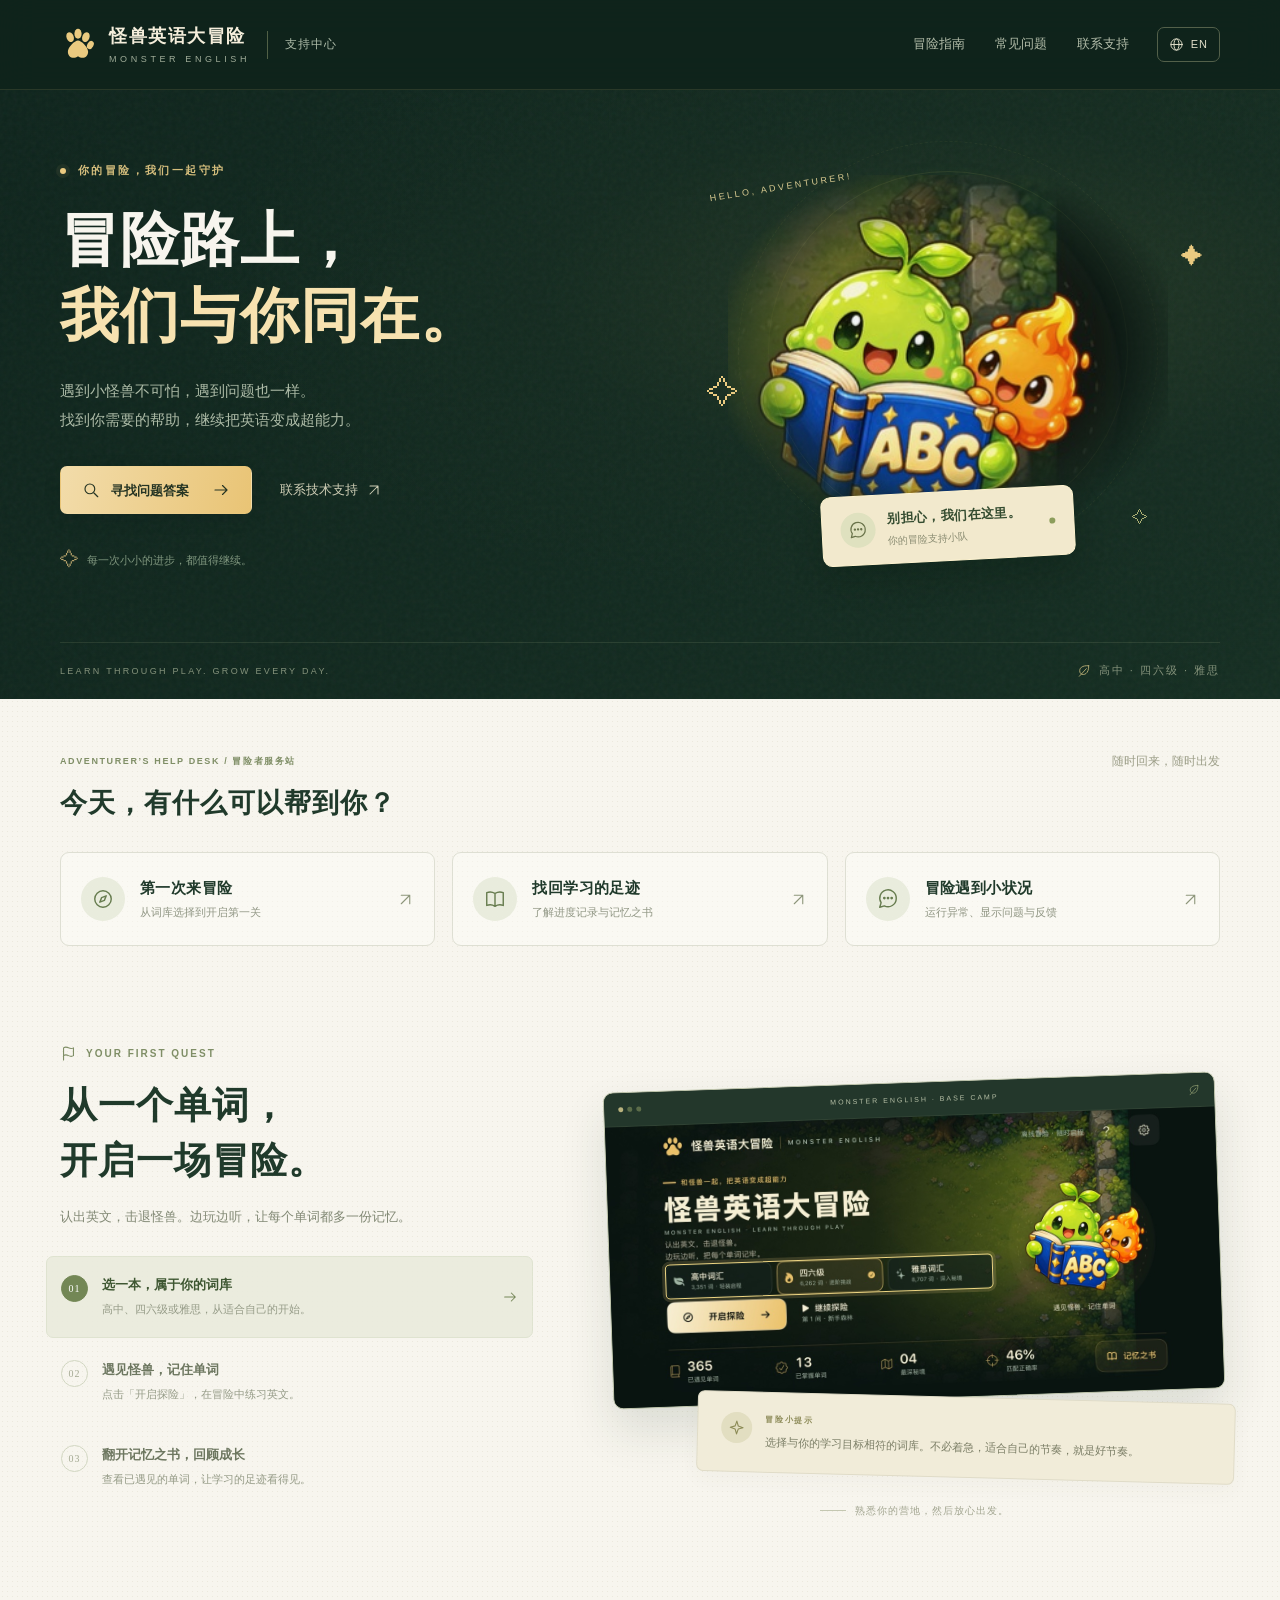
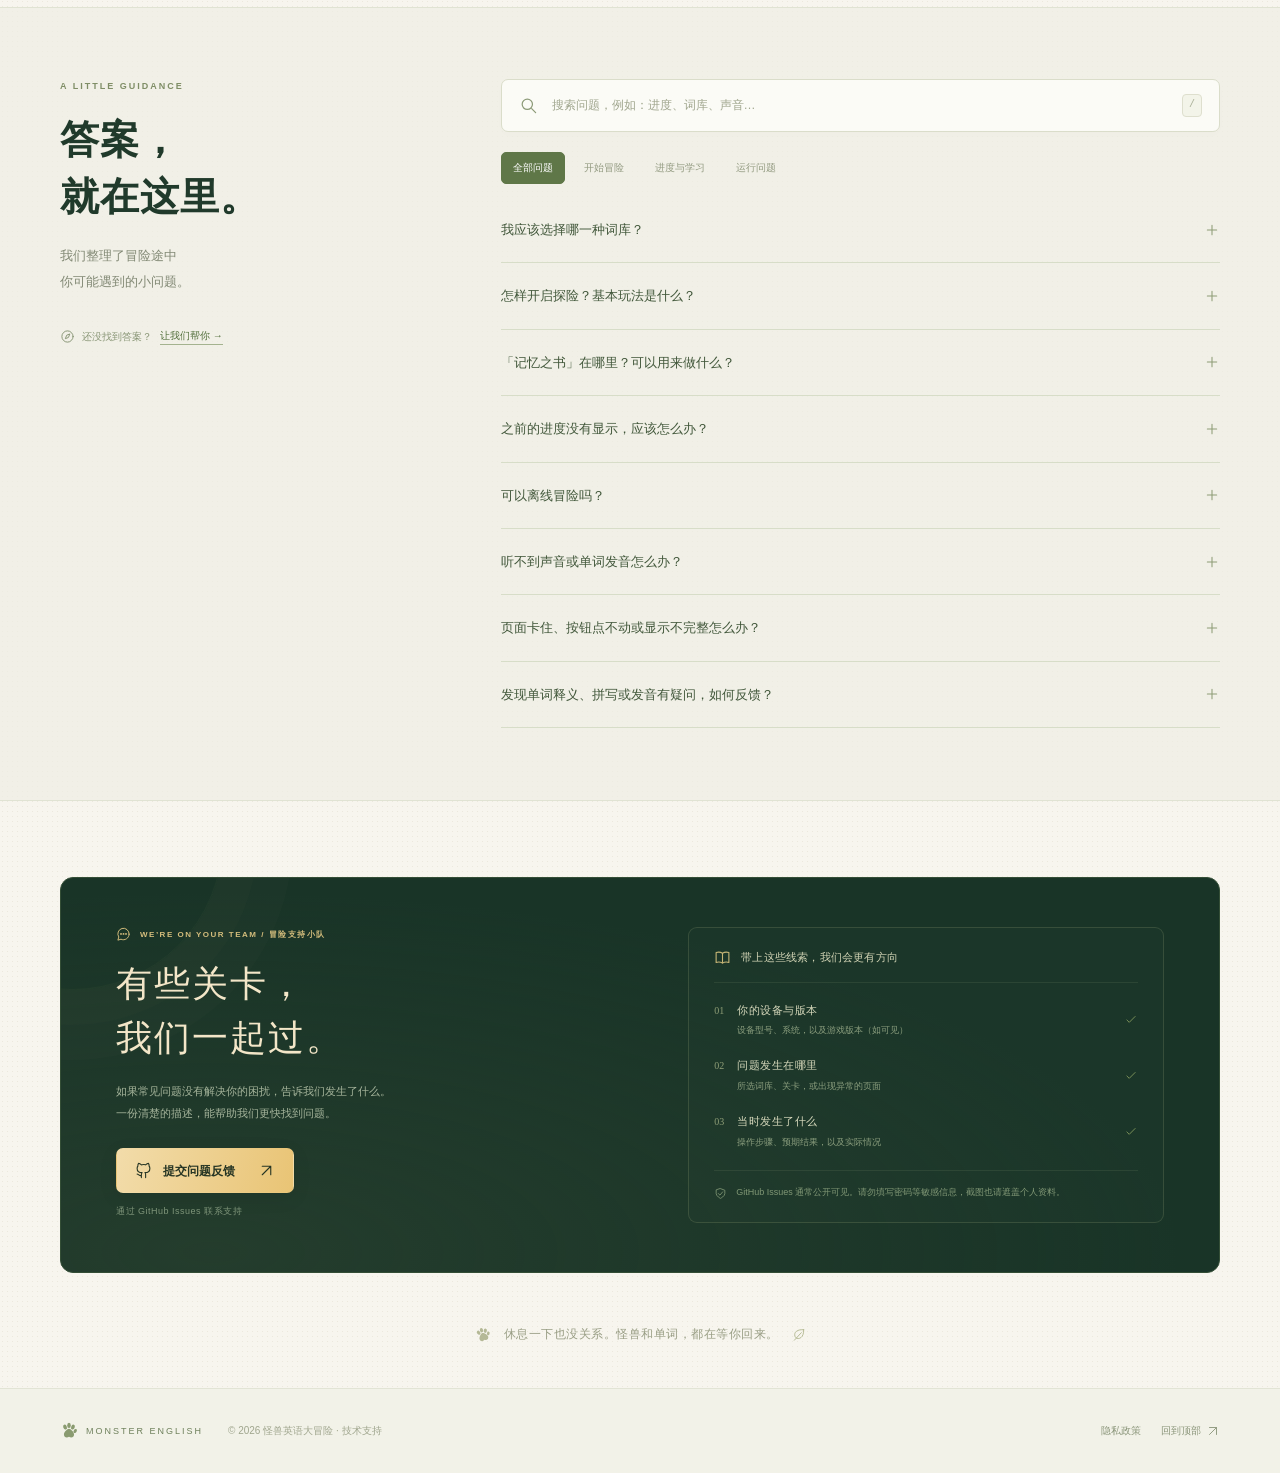
==== commit 3be1d1ec: "Publish Monster English privacy policy and link from support" ====
--- a/support.html
+++ b/support.html
@@ -110,7 +110,7 @@
         <div class="contact-card"><div class="contact-copy"><span class="eyebrow light"><svg class="icon"><use href="#chat"/></svg><span data-zh="WE’RE ON YOUR TEAM / 冒险支持小队" data-en="WE’RE ON YOUR TEAM">WE’RE ON YOUR TEAM / 冒险支持小队</span></span><h2 id="contactTitle"><span data-zh="有些关卡，" data-en="Some quests are">有些关卡，</span><br><span data-zh="我们一起过。" data-en="better together.">我们一起过。</span></h2><p data-zh="如果常见问题没有解决你的困扰，告诉我们发生了什么。\n一份清楚的描述，能帮助我们更快找到问题。" data-en="If your question is still unanswered, tell us what happened.\nA clear description helps us find the way forward.">如果常见问题没有解决你的困扰，告诉我们发生了什么。<br>一份清楚的描述，能帮助我们更快找到问题。</p><button class="button button-gold" type="button" data-open-feedback><svg class="icon"><use href="#github"/></svg><span data-zh="提交问题反馈" data-en="Report an issue">提交问题反馈</span><svg class="icon"><use href="#arrow-up"/></svg></button><span class="contact-channel" data-zh="通过 GitHub Issues 联系支持" data-en="Support via GitHub Issues">通过 GitHub Issues 联系支持</span></div><div class="feedback-checklist"><div class="checklist-heading"><svg class="icon"><use href="#book"/></svg><span data-zh="带上这些线索，我们会更有方向" data-en="A few clues go a long way">带上这些线索，我们会更有方向</span></div><div class="checklist-item"><span>01</span><div><strong data-zh="你的设备与版本" data-en="Your device & version">你的设备与版本</strong><small data-zh="设备型号、系统，以及游戏版本（如可见）" data-en="Device model, system, and game version if available">设备型号、系统，以及游戏版本（如可见）</small></div><svg class="icon"><use href="#check"/></svg></div><div class="checklist-item"><span>02</span><div><strong data-zh="问题发生在哪里" data-en="Where it happened">问题发生在哪里</strong><small data-zh="所选词库、关卡，或出现异常的页面" data-en="Vocabulary set, level, or affected screen">所选词库、关卡，或出现异常的页面</small></div><svg class="icon"><use href="#check"/></svg></div><div class="checklist-item"><span>03</span><div><strong data-zh="当时发生了什么" data-en="What happened">当时发生了什么</strong><small data-zh="操作步骤、预期结果，以及实际情况" data-en="Steps, expected behavior, and actual result">操作步骤、预期结果，以及实际情况</small></div><svg class="icon"><use href="#check"/></svg></div><div class="privacy-note"><svg class="icon"><use href="#shield"/></svg><p data-zh="GitHub Issues 通常公开可见。请勿填写密码等敏感信息，截图也请遮盖个人资料。" data-en="GitHub issues are usually public. Do not include passwords or sensitive information; hide personal details in screenshots.">GitHub Issues 通常公开可见。请勿填写密码等敏感信息，截图也请遮盖个人资料。</p></div></div></div>
       </section>
       <div class="container closing-note"><svg class="closing-paw"><use href="#paw"/></svg><span data-zh="休息一下也没关系。怪兽和单词，都在等你回来。" data-en="It’s okay to take a break. Your monsters and words will be waiting.">休息一下也没关系。怪兽和单词，都在等你回来。</span><svg class="icon"><use href="#leaf"/></svg></div>
-      <footer class="site-footer"><div class="container footer-inner"><a class="footer-brand" href="#top"><svg class="icon"><use href="#paw"/></svg><span>MONSTER ENGLISH</span></a><span class="copyright" data-zh="© 2026 怪兽英语大冒险 · 技术支持" data-en="© 2026 Monster English · Technical support">© 2026 怪兽英语大冒险 · 技术支持</span><a class="back-top" href="#top"><span data-zh="回到顶部" data-en="Back to top">回到顶部</span><svg class="icon"><use href="#arrow-up"/></svg></a></div></footer>
+      <footer class="site-footer"><div class="container footer-inner"><a class="footer-brand" href="#top"><svg class="icon"><use href="#paw"/></svg><span>MONSTER ENGLISH</span></a><span class="copyright" data-zh="© 2026 怪兽英语大冒险 · 技术支持" data-en="© 2026 Monster English · Technical support">© 2026 怪兽英语大冒险 · 技术支持</span><nav class="footer-links" aria-label="页脚导航" data-aria-zh="页脚导航" data-aria-en="Footer navigation"><a class="back-top" href="privacy.html"><span data-zh="隐私政策" data-en="Privacy policy">隐私政策</span></a><a class="back-top" href="#top"><span data-zh="回到顶部" data-en="Back to top">回到顶部</span><svg class="icon"><use href="#arrow-up"/></svg></a></nav></div></footer>
     </div>
   </main>
 
--- a/styles.css
+++ b/styles.css
@@ -16,3 +16,5 @@
 @media(max-width:370px){.container{width:calc(100% - 32px)}.hero h1{font-size:35px}.hero-actions{gap:14px}.hero-description{font-size:11px}.hero-art{transform:scale(.72);margin-bottom:-121px}.hero-bottom{font-size:5px}.hero-bottom-right{font-size:7px}.quick-title{font-size:21px}.contact-card{padding-inline:20px}.faq-filters{gap:3px}.filter{padding-inline:8px}.hero-bottom-right .icon{display:none}html[lang="en"] .hero h1{font-size:32px}html[lang="en"] .hero-description{font-size:10px}html[lang="en"] .hero-actions{gap:12px}html[lang="en"] .hero-actions .button{font-size:10px;padding-inline:11px}html[lang="en"] .text-link{font-size:10px}html[lang="en"] .filter{font-size:8px}}
 @media(prefers-reduced-motion:reduce){html{scroll-behavior:auto}*,*:before,*:after{transition:none!important;animation:none!important}}
 @media print{body{background:#fff}.site-header{position:static}.hero{color:#10271f;background:#f2f4e9}.hero-art,.hero-actions,.hero-note,.language-button,.nav-links,.guide-steps,.faq-filters,.search-box,.contact-copy .button,.back-top,.toast{display:none}.hero-grid{display:block;min-height:0;padding:25px 0}.hero h1{font-size:34px}.hero h1 em{color:#526039}.hero-description{color:#5b6b50}.hero-bottom{color:#647256}.guide-section{padding-block:30px}.faq-section{padding-block:30px}.contact-card{background:#e9ecdd;color:#203a2b}.contact-card *{color:#435637!important}.faq-list details{break-inside:avoid}.container{width:92%}}
+
+.footer-links{display:flex;align-items:center;gap:20px;margin-left:auto}.footer-links .back-top{margin-left:0}
